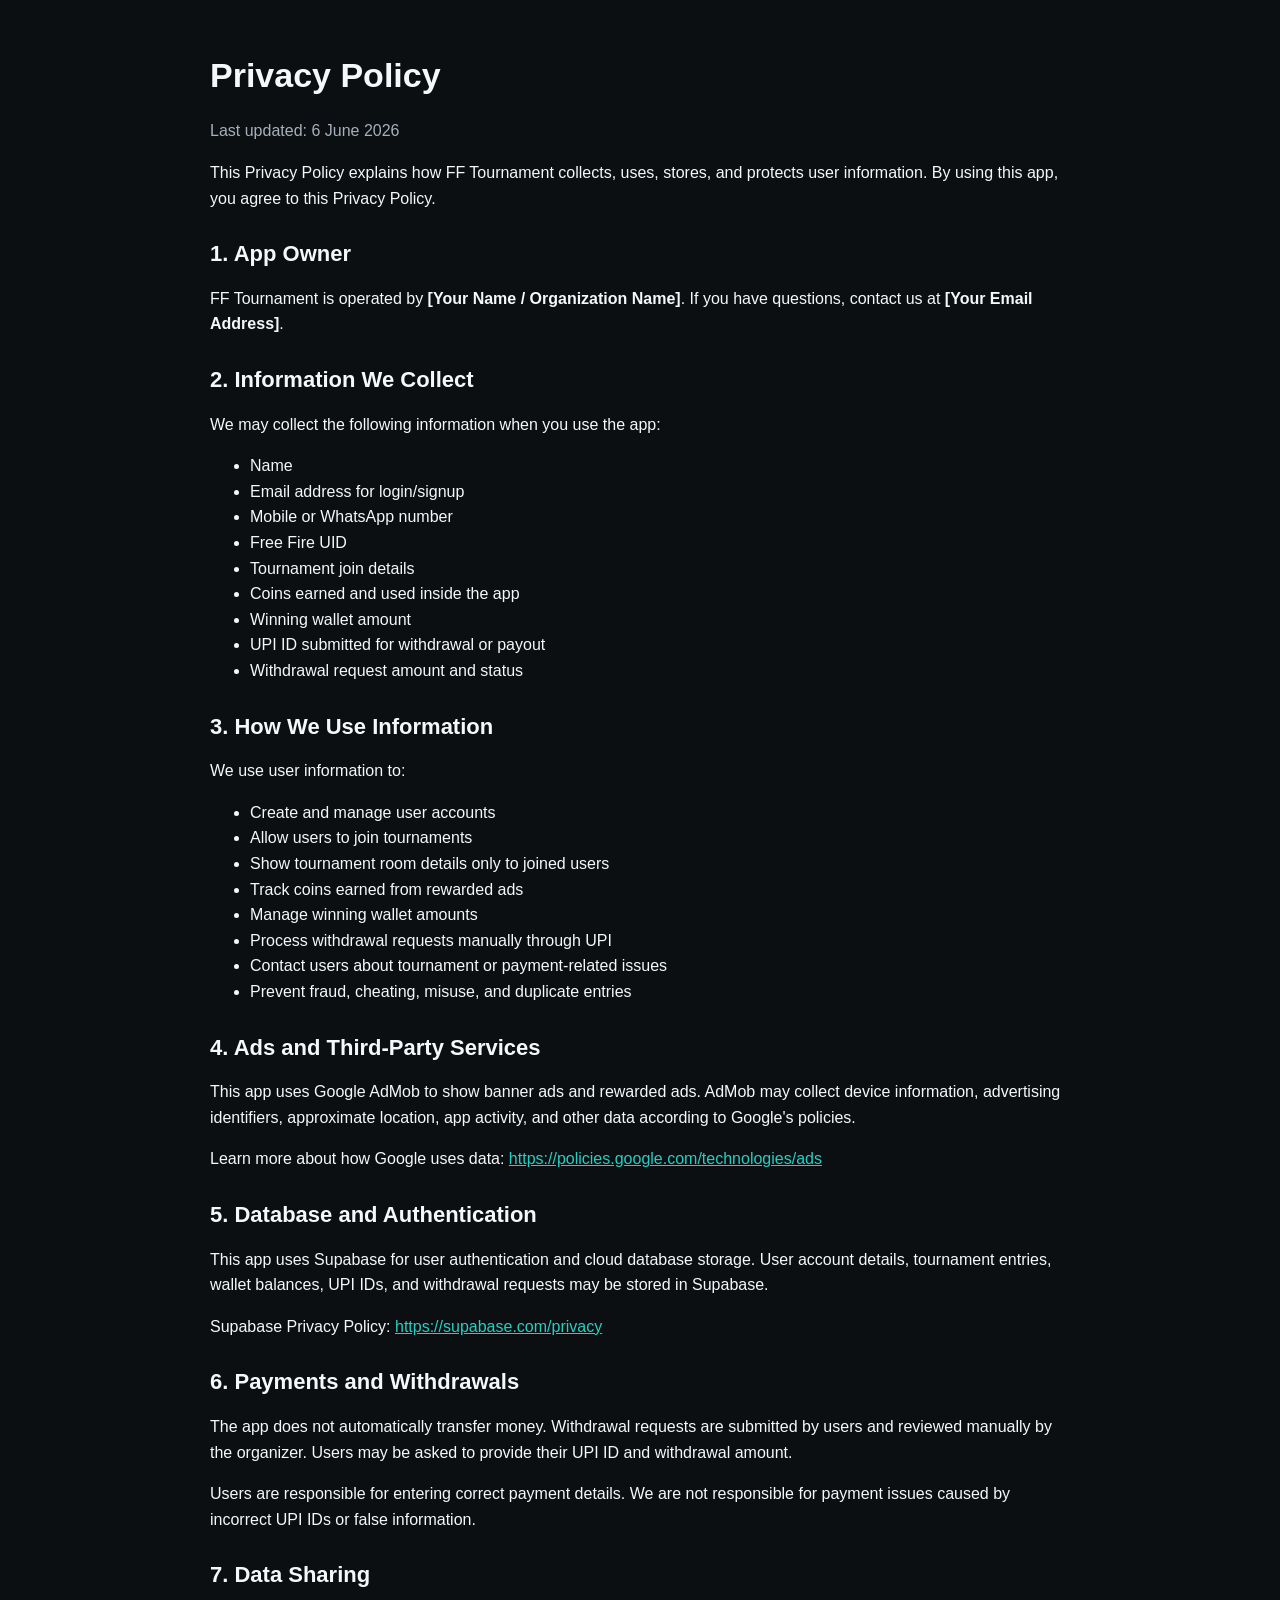
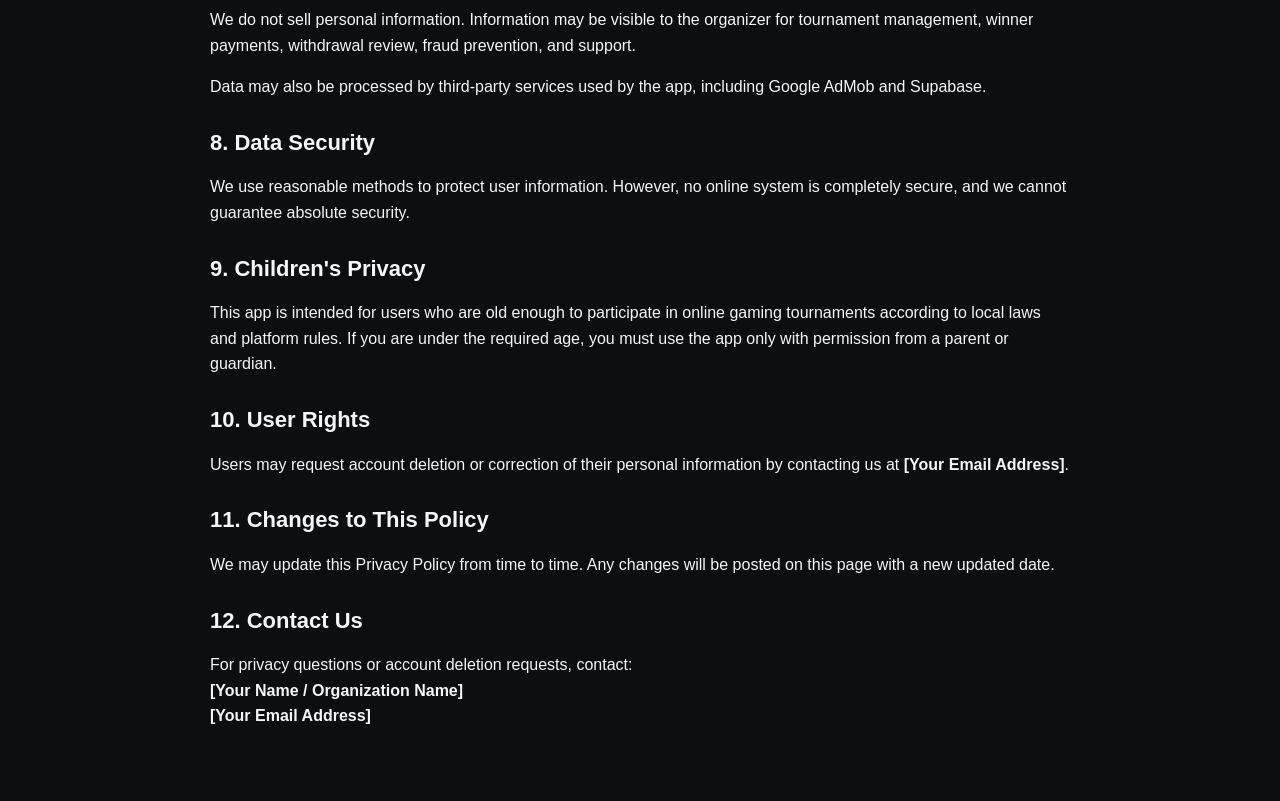
==== privacy-policy.html @ 14777f19 "first upload" ====
<!doctype html>
<html lang="en">
  <head>
    <meta charset="utf-8" />
    <meta name="viewport" content="width=device-width, initial-scale=1" />
    <title>Privacy Policy - FF Tournament</title>
    <style>
      body {
        margin: 0;
        background: #0c0f12;
        color: #f5f7f9;
        font-family: Arial, sans-serif;
        line-height: 1.6;
      }
      main {
        max-width: 860px;
        margin: 0 auto;
        padding: 32px 18px 56px;
      }
      h1, h2 {
        line-height: 1.2;
      }
      h1 {
        font-size: 34px;
      }
      h2 {
        margin-top: 30px;
        font-size: 22px;
      }
      a {
        color: #25d0c2;
      }
      .muted {
        color: #a7b0ba;
      }
    </style>
  </head>
  <body>
    <main>
      <h1>Privacy Policy</h1>
      <p class="muted">Last updated: 6 June 2026</p>

      <p>
        This Privacy Policy explains how FF Tournament collects, uses, stores, and protects user information.
        By using this app, you agree to this Privacy Policy.
      </p>

      <h2>1. App Owner</h2>
      <p>
        FF Tournament is operated by <strong>[Your Name / Organization Name]</strong>.
        If you have questions, contact us at <strong>[Your Email Address]</strong>.
      </p>

      <h2>2. Information We Collect</h2>
      <p>We may collect the following information when you use the app:</p>
      <ul>
        <li>Name</li>
        <li>Email address for login/signup</li>
        <li>Mobile or WhatsApp number</li>
        <li>Free Fire UID</li>
        <li>Tournament join details</li>
        <li>Coins earned and used inside the app</li>
        <li>Winning wallet amount</li>
        <li>UPI ID submitted for withdrawal or payout</li>
        <li>Withdrawal request amount and status</li>
      </ul>

      <h2>3. How We Use Information</h2>
      <p>We use user information to:</p>
      <ul>
        <li>Create and manage user accounts</li>
        <li>Allow users to join tournaments</li>
        <li>Show tournament room details only to joined users</li>
        <li>Track coins earned from rewarded ads</li>
        <li>Manage winning wallet amounts</li>
        <li>Process withdrawal requests manually through UPI</li>
        <li>Contact users about tournament or payment-related issues</li>
        <li>Prevent fraud, cheating, misuse, and duplicate entries</li>
      </ul>

      <h2>4. Ads and Third-Party Services</h2>
      <p>
        This app uses Google AdMob to show banner ads and rewarded ads. AdMob may collect device information,
        advertising identifiers, approximate location, app activity, and other data according to Google's policies.
      </p>
      <p>
        Learn more about how Google uses data:
        <a href="https://policies.google.com/technologies/ads">https://policies.google.com/technologies/ads</a>
      </p>

      <h2>5. Database and Authentication</h2>
      <p>
        This app uses Supabase for user authentication and cloud database storage. User account details,
        tournament entries, wallet balances, UPI IDs, and withdrawal requests may be stored in Supabase.
      </p>
      <p>
        Supabase Privacy Policy:
        <a href="https://supabase.com/privacy">https://supabase.com/privacy</a>
      </p>

      <h2>6. Payments and Withdrawals</h2>
      <p>
        The app does not automatically transfer money. Withdrawal requests are submitted by users and reviewed
        manually by the organizer. Users may be asked to provide their UPI ID and withdrawal amount.
      </p>
      <p>
        Users are responsible for entering correct payment details. We are not responsible for payment issues
        caused by incorrect UPI IDs or false information.
      </p>

      <h2>7. Data Sharing</h2>
      <p>
        We do not sell personal information. Information may be visible to the organizer for tournament
        management, winner payments, withdrawal review, fraud prevention, and support.
      </p>
      <p>
        Data may also be processed by third-party services used by the app, including Google AdMob and Supabase.
      </p>

      <h2>8. Data Security</h2>
      <p>
        We use reasonable methods to protect user information. However, no online system is completely secure,
        and we cannot guarantee absolute security.
      </p>

      <h2>9. Children's Privacy</h2>
      <p>
        This app is intended for users who are old enough to participate in online gaming tournaments according
        to local laws and platform rules. If you are under the required age, you must use the app only with
        permission from a parent or guardian.
      </p>

      <h2>10. User Rights</h2>
      <p>
        Users may request account deletion or correction of their personal information by contacting us at
        <strong>[Your Email Address]</strong>.
      </p>

      <h2>11. Changes to This Policy</h2>
      <p>
        We may update this Privacy Policy from time to time. Any changes will be posted on this page with a new
        updated date.
      </p>

      <h2>12. Contact Us</h2>
      <p>
        For privacy questions or account deletion requests, contact:
        <br />
        <strong>[Your Name / Organization Name]</strong>
        <br />
        <strong>[Your Email Address]</strong>
      </p>
    </main>
  </body>
</html>
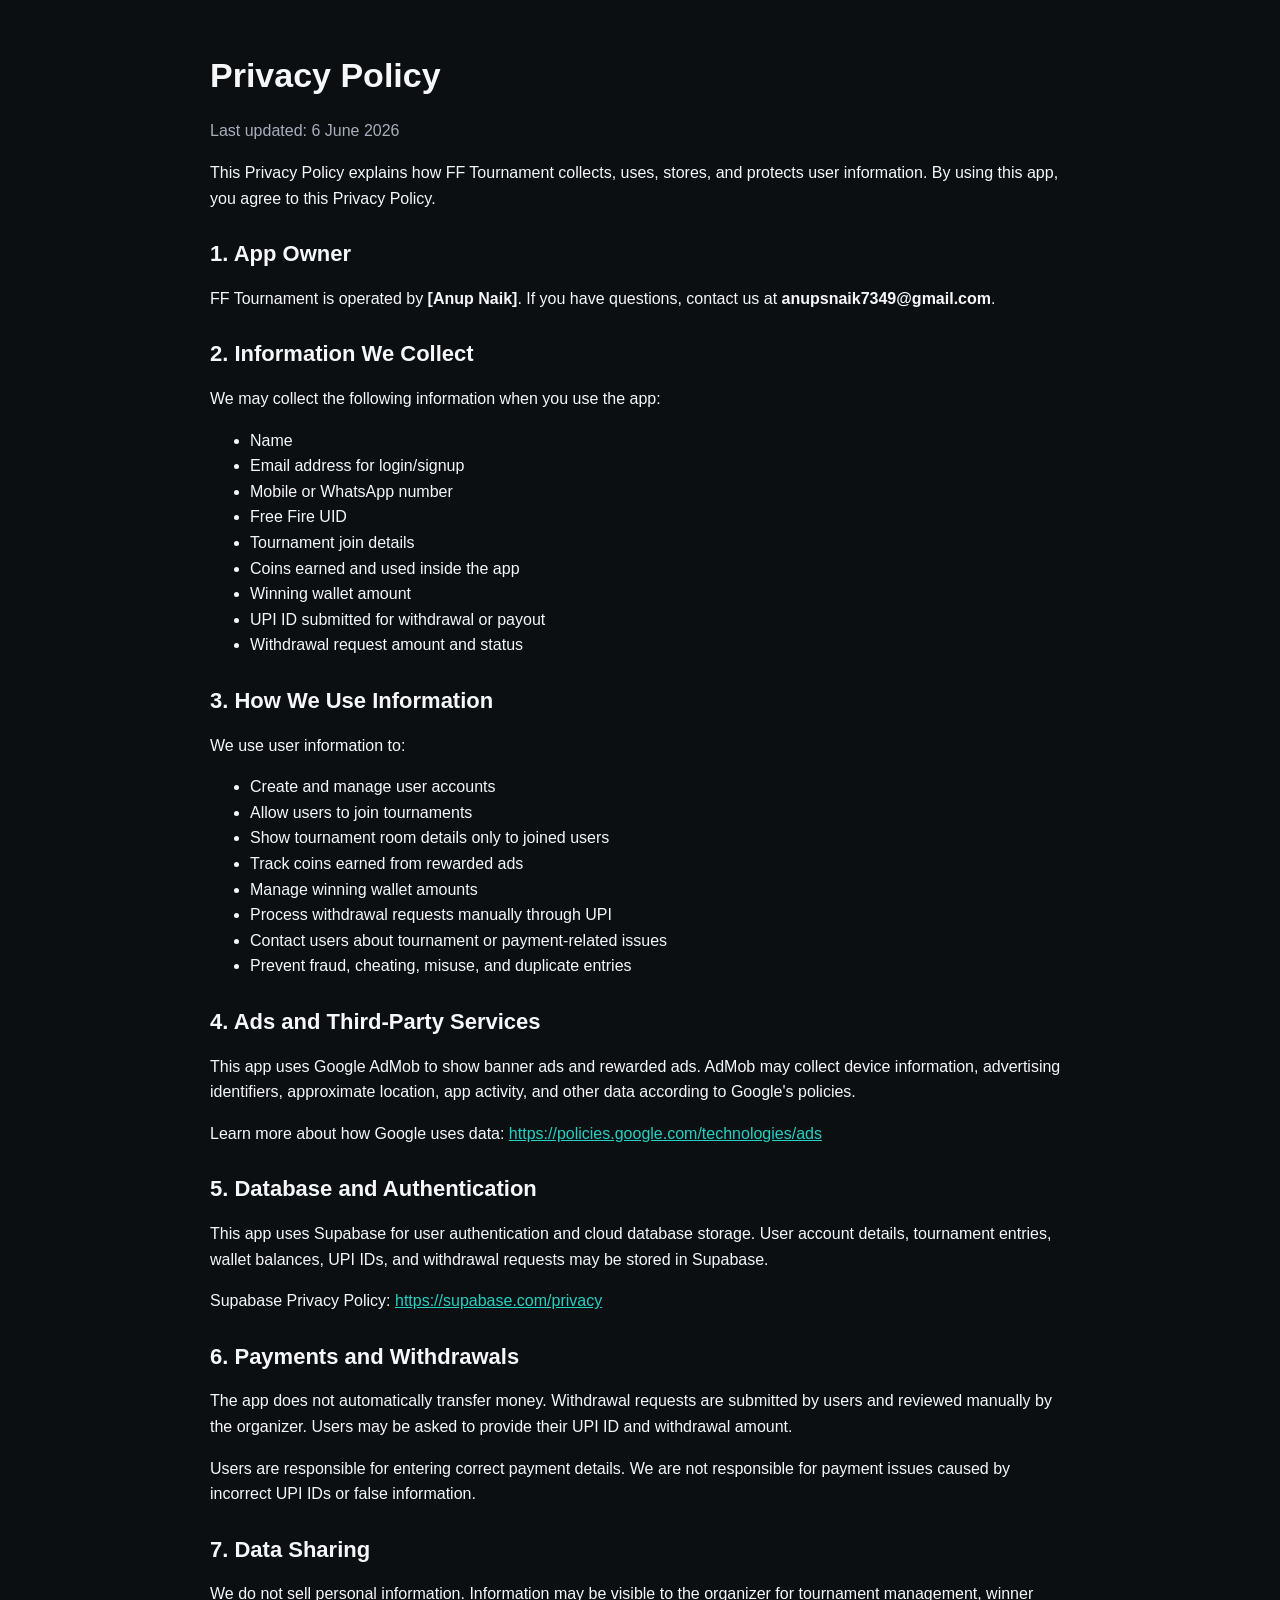
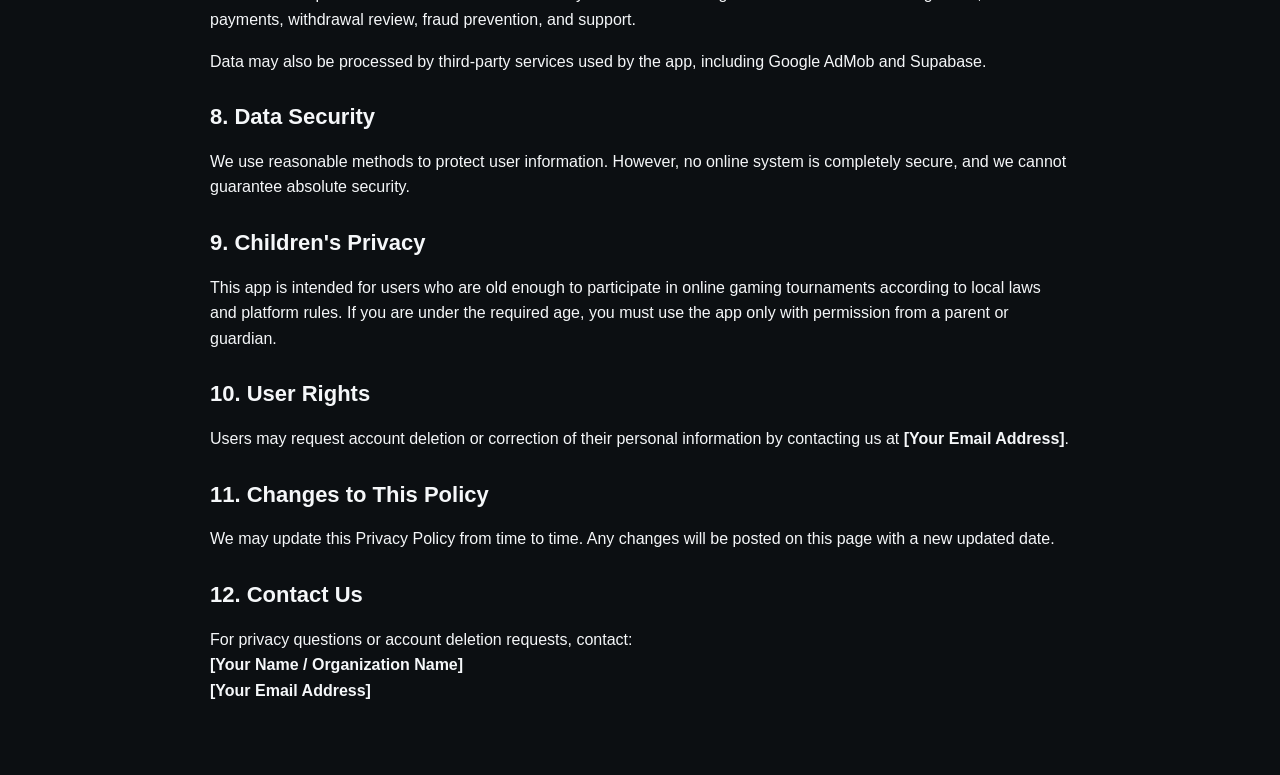
==== commit 5a51eaf9: "fix supabase login and tournament permissions" ====
--- a/privacy-policy.html
+++ b/privacy-policy.html
@@ -47,8 +47,8 @@
 
       <h2>1. App Owner</h2>
       <p>
-        FF Tournament is operated by <strong>[Your Name / Organization Name]</strong>.
-        If you have questions, contact us at <strong>[Your Email Address]</strong>.
+        FF Tournament is operated by <strong>[Anup Naik]</strong>.
+        If you have questions, contact us at <strong>anupsnaik7349@gmail.com</strong>.
       </p>
 
       <h2>2. Information We Collect</h2>
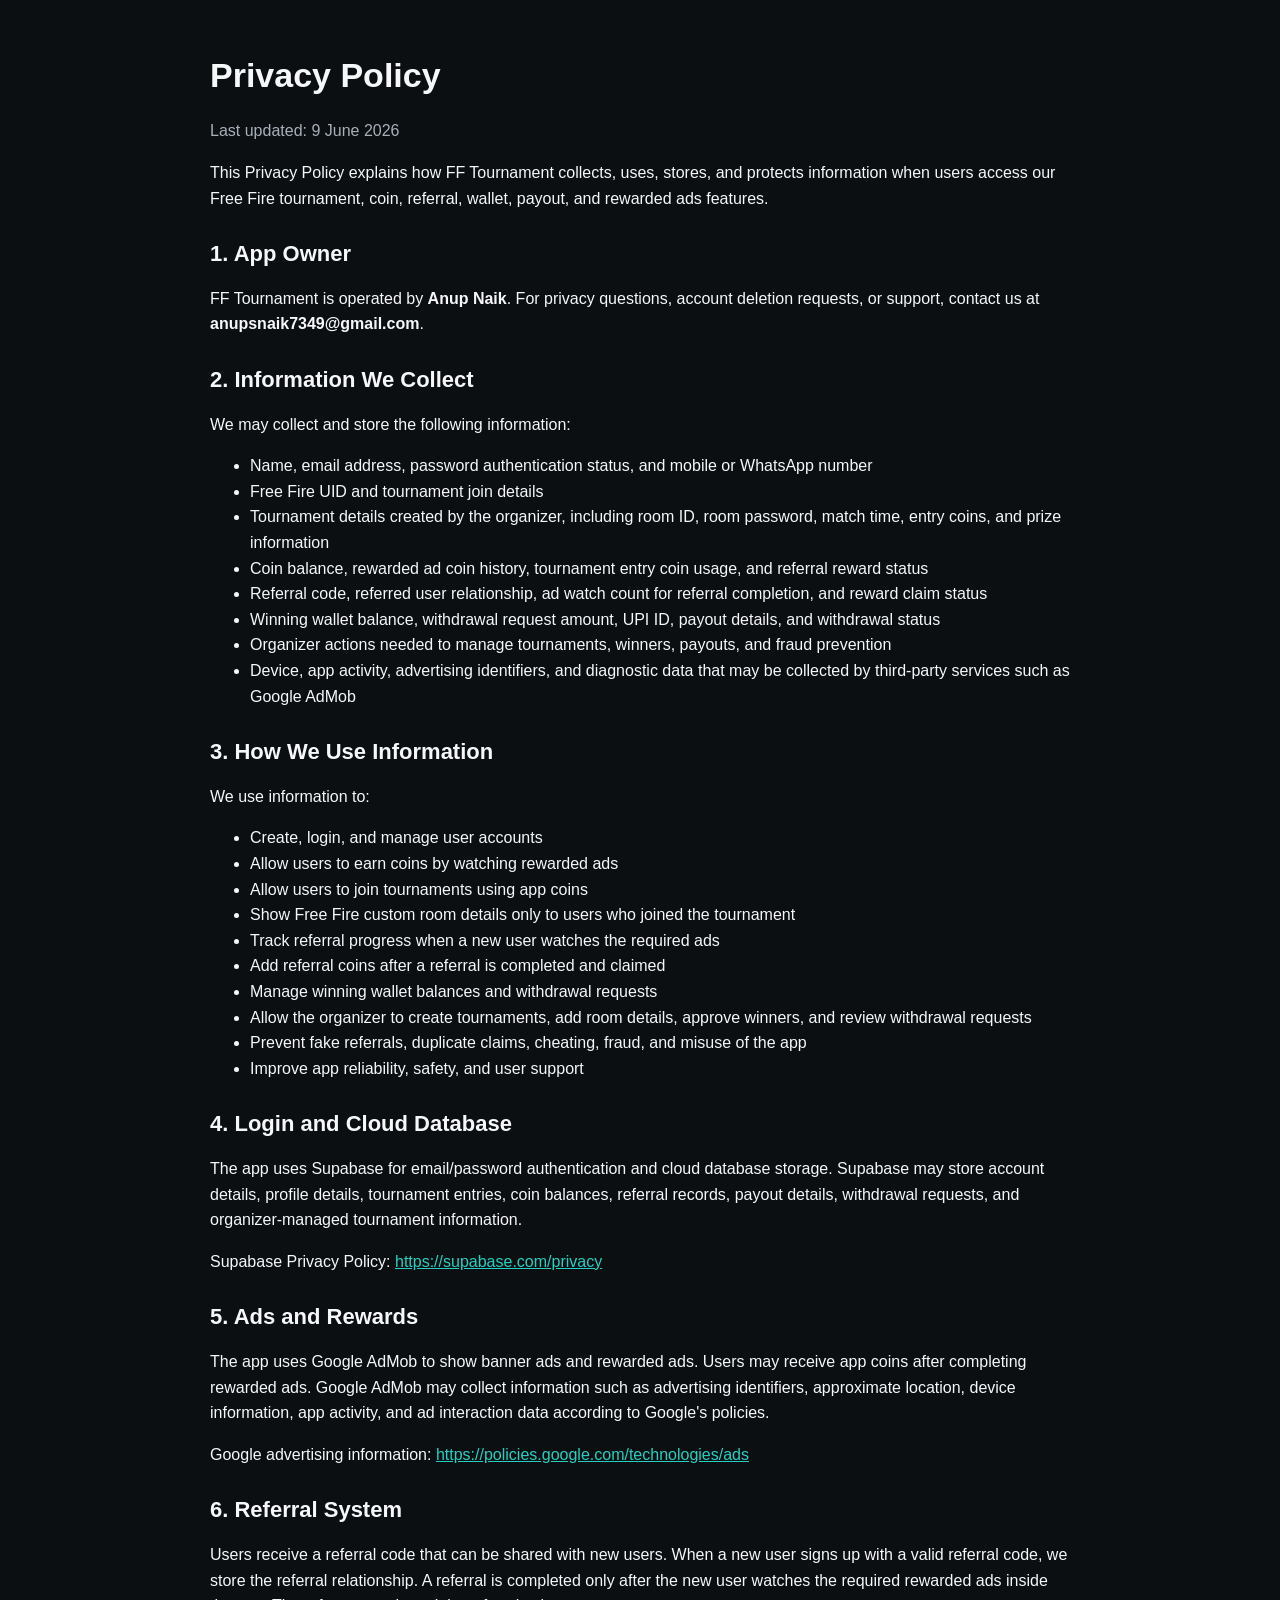
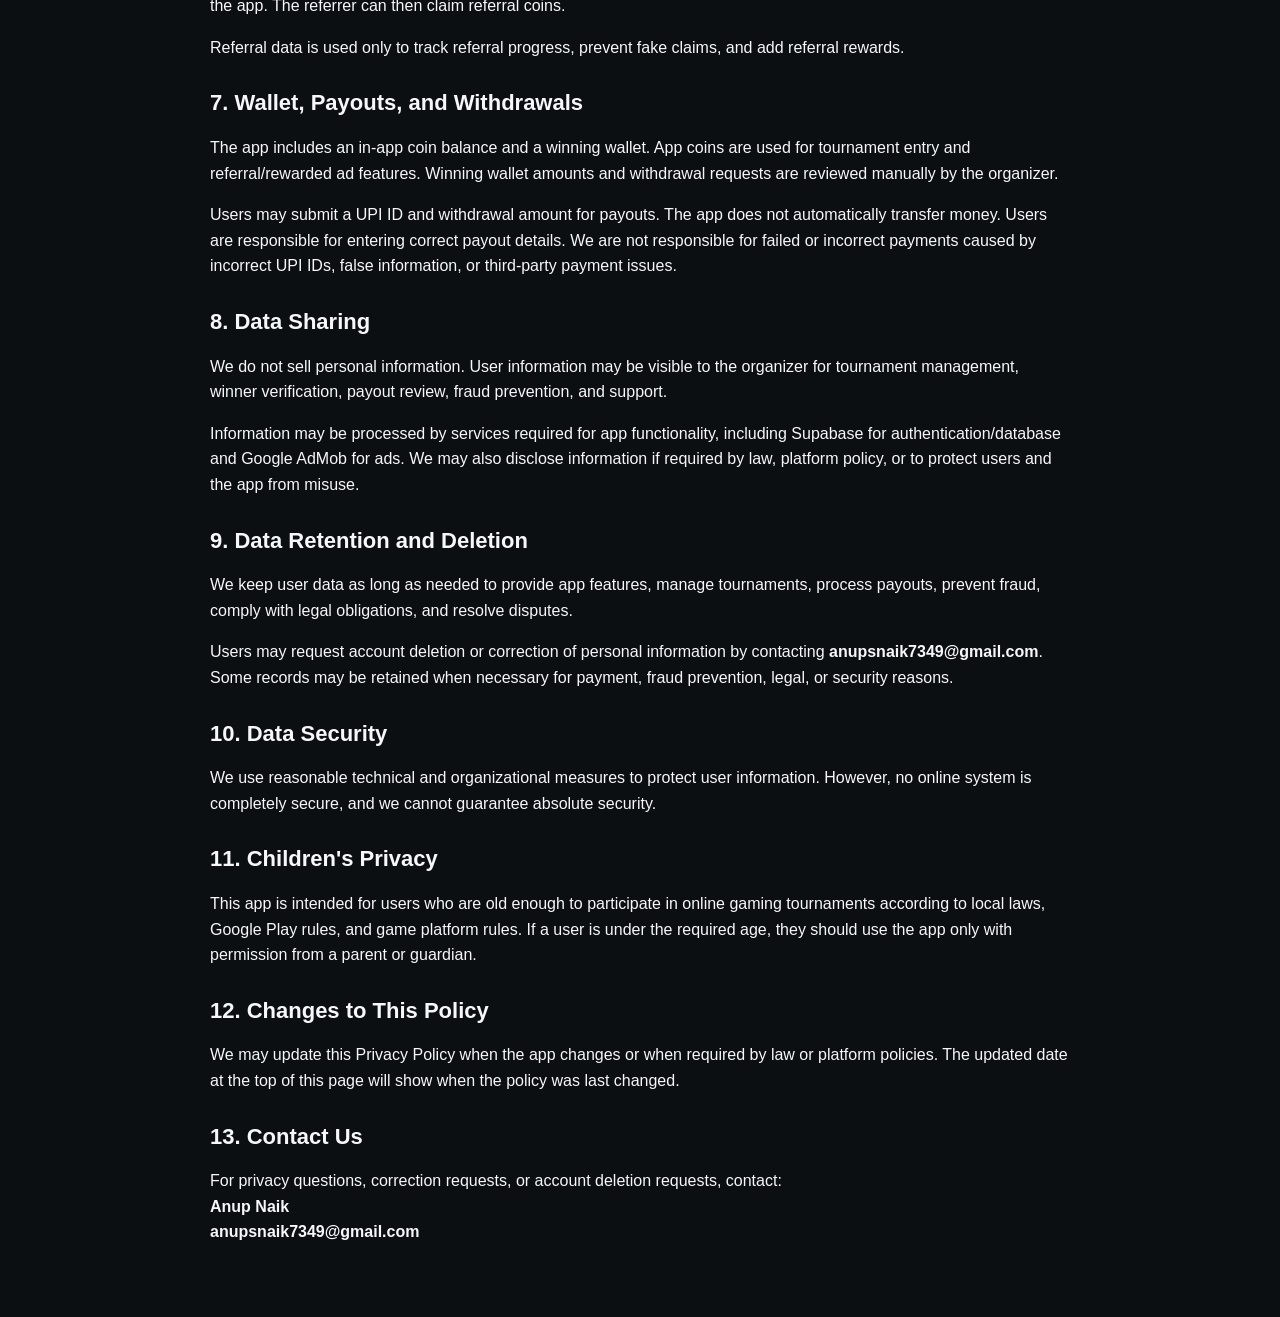
==== commit dca2d45c: "strengthen referrals and update privacy policy" ====
--- a/privacy-policy.html
+++ b/privacy-policy.html
@@ -38,117 +38,140 @@
   <body>
     <main>
       <h1>Privacy Policy</h1>
-      <p class="muted">Last updated: 6 June 2026</p>
+      <p class="muted">Last updated: 9 June 2026</p>
 
       <p>
-        This Privacy Policy explains how FF Tournament collects, uses, stores, and protects user information.
-        By using this app, you agree to this Privacy Policy.
+        This Privacy Policy explains how FF Tournament collects, uses, stores, and protects information when
+        users access our Free Fire tournament, coin, referral, wallet, payout, and rewarded ads features.
       </p>
 
       <h2>1. App Owner</h2>
       <p>
-        FF Tournament is operated by <strong>[Anup Naik]</strong>.
-        If you have questions, contact us at <strong>anupsnaik7349@gmail.com</strong>.
+        FF Tournament is operated by <strong>Anup Naik</strong>. For privacy questions, account deletion
+        requests, or support, contact us at <strong>anupsnaik7349@gmail.com</strong>.
       </p>
 
       <h2>2. Information We Collect</h2>
-      <p>We may collect the following information when you use the app:</p>
+      <p>We may collect and store the following information:</p>
       <ul>
-        <li>Name</li>
-        <li>Email address for login/signup</li>
-        <li>Mobile or WhatsApp number</li>
-        <li>Free Fire UID</li>
-        <li>Tournament join details</li>
-        <li>Coins earned and used inside the app</li>
-        <li>Winning wallet amount</li>
-        <li>UPI ID submitted for withdrawal or payout</li>
-        <li>Withdrawal request amount and status</li>
+        <li>Name, email address, password authentication status, and mobile or WhatsApp number</li>
+        <li>Free Fire UID and tournament join details</li>
+        <li>Tournament details created by the organizer, including room ID, room password, match time, entry coins, and prize information</li>
+        <li>Coin balance, rewarded ad coin history, tournament entry coin usage, and referral reward status</li>
+        <li>Referral code, referred user relationship, ad watch count for referral completion, and reward claim status</li>
+        <li>Winning wallet balance, withdrawal request amount, UPI ID, payout details, and withdrawal status</li>
+        <li>Organizer actions needed to manage tournaments, winners, payouts, and fraud prevention</li>
+        <li>Device, app activity, advertising identifiers, and diagnostic data that may be collected by third-party services such as Google AdMob</li>
       </ul>
 
       <h2>3. How We Use Information</h2>
-      <p>We use user information to:</p>
+      <p>We use information to:</p>
       <ul>
-        <li>Create and manage user accounts</li>
-        <li>Allow users to join tournaments</li>
-        <li>Show tournament room details only to joined users</li>
-        <li>Track coins earned from rewarded ads</li>
-        <li>Manage winning wallet amounts</li>
-        <li>Process withdrawal requests manually through UPI</li>
-        <li>Contact users about tournament or payment-related issues</li>
-        <li>Prevent fraud, cheating, misuse, and duplicate entries</li>
+        <li>Create, login, and manage user accounts</li>
+        <li>Allow users to earn coins by watching rewarded ads</li>
+        <li>Allow users to join tournaments using app coins</li>
+        <li>Show Free Fire custom room details only to users who joined the tournament</li>
+        <li>Track referral progress when a new user watches the required ads</li>
+        <li>Add referral coins after a referral is completed and claimed</li>
+        <li>Manage winning wallet balances and withdrawal requests</li>
+        <li>Allow the organizer to create tournaments, add room details, approve winners, and review withdrawal requests</li>
+        <li>Prevent fake referrals, duplicate claims, cheating, fraud, and misuse of the app</li>
+        <li>Improve app reliability, safety, and user support</li>
       </ul>
 
-      <h2>4. Ads and Third-Party Services</h2>
+      <h2>4. Login and Cloud Database</h2>
       <p>
-        This app uses Google AdMob to show banner ads and rewarded ads. AdMob may collect device information,
-        advertising identifiers, approximate location, app activity, and other data according to Google's policies.
-      </p>
-      <p>
-        Learn more about how Google uses data:
-        <a href="https://policies.google.com/technologies/ads">https://policies.google.com/technologies/ads</a>
-      </p>
-
-      <h2>5. Database and Authentication</h2>
-      <p>
-        This app uses Supabase for user authentication and cloud database storage. User account details,
-        tournament entries, wallet balances, UPI IDs, and withdrawal requests may be stored in Supabase.
+        The app uses Supabase for email/password authentication and cloud database storage. Supabase may store
+        account details, profile details, tournament entries, coin balances, referral records, payout details,
+        withdrawal requests, and organizer-managed tournament information.
       </p>
       <p>
         Supabase Privacy Policy:
         <a href="https://supabase.com/privacy">https://supabase.com/privacy</a>
       </p>
 
-      <h2>6. Payments and Withdrawals</h2>
+      <h2>5. Ads and Rewards</h2>
       <p>
-        The app does not automatically transfer money. Withdrawal requests are submitted by users and reviewed
-        manually by the organizer. Users may be asked to provide their UPI ID and withdrawal amount.
+        The app uses Google AdMob to show banner ads and rewarded ads. Users may receive app coins after
+        completing rewarded ads. Google AdMob may collect information such as advertising identifiers,
+        approximate location, device information, app activity, and ad interaction data according to Google's
+        policies.
       </p>
       <p>
-        Users are responsible for entering correct payment details. We are not responsible for payment issues
-        caused by incorrect UPI IDs or false information.
+        Google advertising information:
+        <a href="https://policies.google.com/technologies/ads">https://policies.google.com/technologies/ads</a>
       </p>
 
-      <h2>7. Data Sharing</h2>
+      <h2>6. Referral System</h2>
       <p>
-        We do not sell personal information. Information may be visible to the organizer for tournament
-        management, winner payments, withdrawal review, fraud prevention, and support.
+        Users receive a referral code that can be shared with new users. When a new user signs up with a valid
+        referral code, we store the referral relationship. A referral is completed only after the new user
+        watches the required rewarded ads inside the app. The referrer can then claim referral coins.
       </p>
       <p>
-        Data may also be processed by third-party services used by the app, including Google AdMob and Supabase.
+        Referral data is used only to track referral progress, prevent fake claims, and add referral rewards.
       </p>
 
-      <h2>8. Data Security</h2>
+      <h2>7. Wallet, Payouts, and Withdrawals</h2>
       <p>
-        We use reasonable methods to protect user information. However, no online system is completely secure,
-        and we cannot guarantee absolute security.
+        The app includes an in-app coin balance and a winning wallet. App coins are used for tournament entry
+        and referral/rewarded ad features. Winning wallet amounts and withdrawal requests are reviewed manually
+        by the organizer.
+      </p>
+      <p>
+        Users may submit a UPI ID and withdrawal amount for payouts. The app does not automatically transfer
+        money. Users are responsible for entering correct payout details. We are not responsible for failed or
+        incorrect payments caused by incorrect UPI IDs, false information, or third-party payment issues.
       </p>
 
-      <h2>9. Children's Privacy</h2>
+      <h2>8. Data Sharing</h2>
+      <p>
+        We do not sell personal information. User information may be visible to the organizer for tournament
+        management, winner verification, payout review, fraud prevention, and support.
+      </p>
+      <p>
+        Information may be processed by services required for app functionality, including Supabase for
+        authentication/database and Google AdMob for ads. We may also disclose information if required by law,
+        platform policy, or to protect users and the app from misuse.
+      </p>
+
+      <h2>9. Data Retention and Deletion</h2>
+      <p>
+        We keep user data as long as needed to provide app features, manage tournaments, process payouts,
+        prevent fraud, comply with legal obligations, and resolve disputes.
+      </p>
+      <p>
+        Users may request account deletion or correction of personal information by contacting
+        <strong>anupsnaik7349@gmail.com</strong>. Some records may be retained when necessary for payment,
+        fraud prevention, legal, or security reasons.
+      </p>
+
+      <h2>10. Data Security</h2>
+      <p>
+        We use reasonable technical and organizational measures to protect user information. However, no online
+        system is completely secure, and we cannot guarantee absolute security.
+      </p>
+
+      <h2>11. Children's Privacy</h2>
       <p>
         This app is intended for users who are old enough to participate in online gaming tournaments according
-        to local laws and platform rules. If you are under the required age, you must use the app only with
-        permission from a parent or guardian.
+        to local laws, Google Play rules, and game platform rules. If a user is under the required age, they
+        should use the app only with permission from a parent or guardian.
       </p>
 
-      <h2>10. User Rights</h2>
+      <h2>12. Changes to This Policy</h2>
       <p>
-        Users may request account deletion or correction of their personal information by contacting us at
-        <strong>[Your Email Address]</strong>.
+        We may update this Privacy Policy when the app changes or when required by law or platform policies.
+        The updated date at the top of this page will show when the policy was last changed.
       </p>
 
-      <h2>11. Changes to This Policy</h2>
+      <h2>13. Contact Us</h2>
       <p>
-        We may update this Privacy Policy from time to time. Any changes will be posted on this page with a new
-        updated date.
-      </p>
-
-      <h2>12. Contact Us</h2>
-      <p>
-        For privacy questions or account deletion requests, contact:
+        For privacy questions, correction requests, or account deletion requests, contact:
         <br />
-        <strong>[Your Name / Organization Name]</strong>
+        <strong>Anup Naik</strong>
         <br />
-        <strong>[Your Email Address]</strong>
+        <strong>anupsnaik7349@gmail.com</strong>
       </p>
     </main>
   </body>
